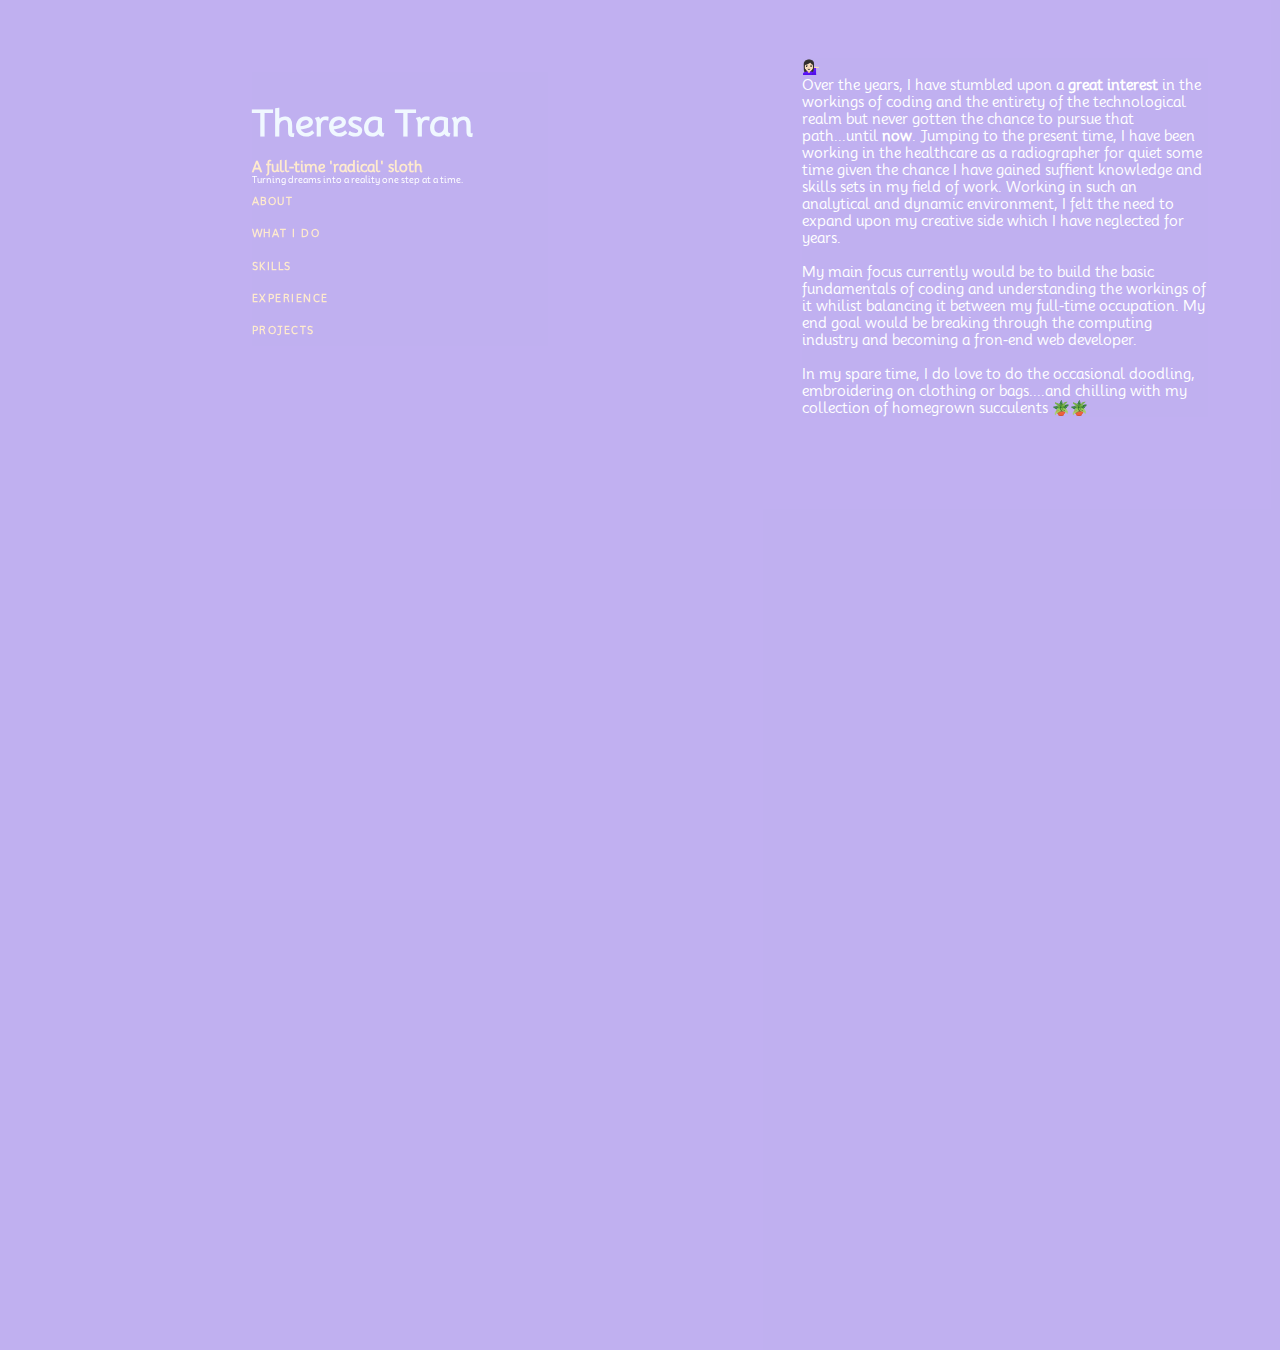
==== index.html @ f374690a "hover interaction for side navbar" ====
<!DOCTYPE html>
<html lang="en">
<head>
  <meta charset="UTF-8">
  <meta name="viewport" content="width=device-width, initial-scale=1.0">
  <title>Theresa Tran</title>

  <!--adding icons to webpage-->
  <link href='https://unpkg.com/boxicons@2.1.4/css/boxicons.min.css' rel='stylesheet'>
  
  <link href="https://cdn.jsdelivr.net/npm/bootstrap@5.3.2/dist/css/bootstrap.min.css" rel="stylesheet" integrity="sha384-T3c6CoIi6uLrA9TneNEoa7RxnatzjcDSCmG1MXxSR1GAsXEV/Dwwykc2MPK8M2HN" crossorigin="anonymous">
 
  <!--css link below-->

  <link rel="stylesheet" href="css/style.css">
</head>



<body>
  <!--main header insert below-->
  <header class="sticky-wrapped">
    <div class="sticky-sidebar">
      <h1><a href="#" class="title-name">Theresa Tran</a></h1> 
      <h2>A full-time 'radical' sloth </h2>
      <p>Turning dreams into a reality one step at a time.</p>
   

   <!--navigation sidebar--> 
      <nav class="nav-hidden" >
        <ul class="nav-list">
          <li>
            <a href="#main-content-container" class="about">About</a><br>
            <a href="#whatido" class="interest">What I Do</a><br>
            <a href="#skills" class="skills">Skills</a><br>
            <a href="#experience" class="experience">Experience</a><br>
            <a href="#projects" class="projects">Projects</a><br>   
          </li>
        </ul>
      </nav>
     </div>
    <div class="main-content">
        <h2 id="main-content-container">💁🏻‍♀️</h2>
      <p>
        Over the years, I have stumbled upon a <strong>great interest</strong> in the workings of coding and the entirety of the technological realm but never gotten the chance to pursue that path...until <strong>now</strong>.
        Jumping to the present time, I have been working in the healthcare as a radiographer for quiet some time given the chance I have gained suffient knowledge and skills sets in my field of work. 
        Working in such an analytical and dynamic environment, I felt the need to expand upon my creative side which I have neglected for years.
        <br>
        <br>
        My main focus currently would be to build the basic fundamentals of coding and understanding the workings of it whilist balancing it between my full-time occupation.
        My end goal would be breaking through the computing industry and becoming a fron-end web developer.
        <br>
        <br>
        In my spare time, I do love to do the occasional doodling, embroidering on clothing or bags....and chilling with my collection of homegrown succulents 🪴🪴
      </p>

    

    </div>

  </header>
</body>
</html>
---- css/style.css ----
@import url('https://fonts.googleapis.com/css2?family=Mooli&display=swap');

 /*main webpage */
 * {
    margin: 0;
    padding: 0;
    box-sizing: border-box;
    text-decoration: none;
    border: none;
    scroll-behavior: smooth;
    font-family: 'Mooli', sans-serif;
    background-color: rgb(192, 176, 240);
    
    
 }

 html {
    font-size: 90%;
    overflow-x: hidden;
    background-color: rgb(192, 176, 240); 
}

body {
    color:rgb(255, 255, 255);
}

/*sticky sidebar and main content */
@media (min-width: 1024px);

.sticky-wrapped,
.sticky-sidebar 
{
    padding-left: 20vh;
   
}

.sticky-sidebar h1  {
    font-size: 2.5rem;
    font-weight:bolder;
    padding-bottom: 2rem;
    padding-top: 2rem;
}

.sticky-sidebar h1 a:link, a:visited {
    text-decoration: none;
    color: aliceblue;
} 


h2 {
    font-size: 1rem;
    font-weight: bold;
    margin-top: -1rem;
    color: blanchedalmond;
}

.sticky-sidebar p {
    font-size: 0.6rem;
}


.sticky-wrapped {
    display: flex;
    justify-content: space-between;
}

.sticky-sidebar,
.main-content {
    padding: 5rem;
    background-color: rgba(192, 176, 240, 0.832);
}

.main-content {
    width: 50%;
    height: 150vh;
    
}


.sticky-sidebar {
    width: 40%;
    height: 100vh;
    position: -webkit-sticky;
    position: sticky;
    top: 0;
    
}


/*navigation sidebar */

.sticky-sidebar .nav-hidden {
    display: block;
}

.nav-hidden, ul, li {
    list-style-type: none;
    margin: 0;
    padding: 0;
    line-height: 2.1;
}


.sticky-sidebar .nav-list a:link, a:visited {
    text-transform: uppercase;
    font-size: 0.7rem;
    letter-spacing: 0.1rem;
    text-decoration: none;
    font-weight: bold;
}

.sticky-sidebar .nav-hidden .nav-list a {
    background-image: linear-gradient(
        to right,
        #6df5ff,
        rgb(158, 242, 248) 50%,
        blanchedalmond 50%
      );
    background-size: 200% 100%;
    background-position: -100%;
    display: inline-block;
    padding: 5px 0;
    position: relative;
    -webkit-background-clip: text;
    -webkit-text-fill-color: transparent;
    transition: all 0.3s ease-in-out; 
}


.sticky-sidebar .nav-list .about:before {
    content:'';
    text-align:center; 
    background: #6df5ff;
    display: block;
    position: absolute;
    bottom: -1px;
    left: 0;
    width: 0;
    height: 1.5px;
    transition: all 0.3s ease-in-out;  
}

.sticky-sidebar .nav-list .about:hover {
    color:aquamarine;
    background-position: 0;
}

.sticky-sidebar .nav-list .about:hover::before {
    width: 100%;
}


.sticky-sidebar .nav-list .interest:before {
    content:'';
    text-align:center; 
    background: #6df5ff;
    display: block;
    position: absolute;
    bottom: -1px;
    left: 0;
    width: 0;
    height: 1.5px;
    transition: all 0.3s ease-in-out;  
}

.sticky-sidebar .nav-list .interest:hover {
    color:aquamarine;
    background-position: 0;
}

.sticky-sidebar .nav-list .interest:hover::before {
    width: 100%;
}


.sticky-sidebar .nav-list .skills:before {
    content:'';
    text-align:center; 
    background: #6df5ff;
    display: block;
    position: absolute;
    bottom: -1px;
    left: 0;
    width: 0;
    height: 1.5px;
    transition: all 0.3s ease-in-out;  
}

.sticky-sidebar .nav-list .skills:hover {
    color:aquamarine;
    background-position: 0;
}

.sticky-sidebar .nav-list .skills:hover::before {
    width: 100%;
}

.sticky-sidebar .nav-list .experience:before {
    content:'';
    text-align:center; 
    background: #6df5ff;
    display: block;
    position: absolute;
    bottom: -1px;
    left: 0;
    width: 0;
    height: 1.5px;
    transition: all 0.3s ease-in-out;  
}

.sticky-sidebar .nav-list .experience:hover {
    color:aquamarine;
    background-position: 0;
}

.sticky-sidebar .nav-list .experience:hover::before {
    width: 100%;
}


.sticky-sidebar .nav-list .projects:before {
    content:'';
    text-align:center; 
    background: #6df5ff;
    display: block;
    position: absolute;
    bottom: -1px;
    left: 0;
    width: 0;
    height: 1.5px;
    transition: all 0.3s ease-in-out;  
}

.sticky-sidebar .nav-list .projects:hover {
    color:aquamarine;
    background-position: 0;
}

.sticky-sidebar .nav-list .projects:hover::before {
    width: 100%;
}
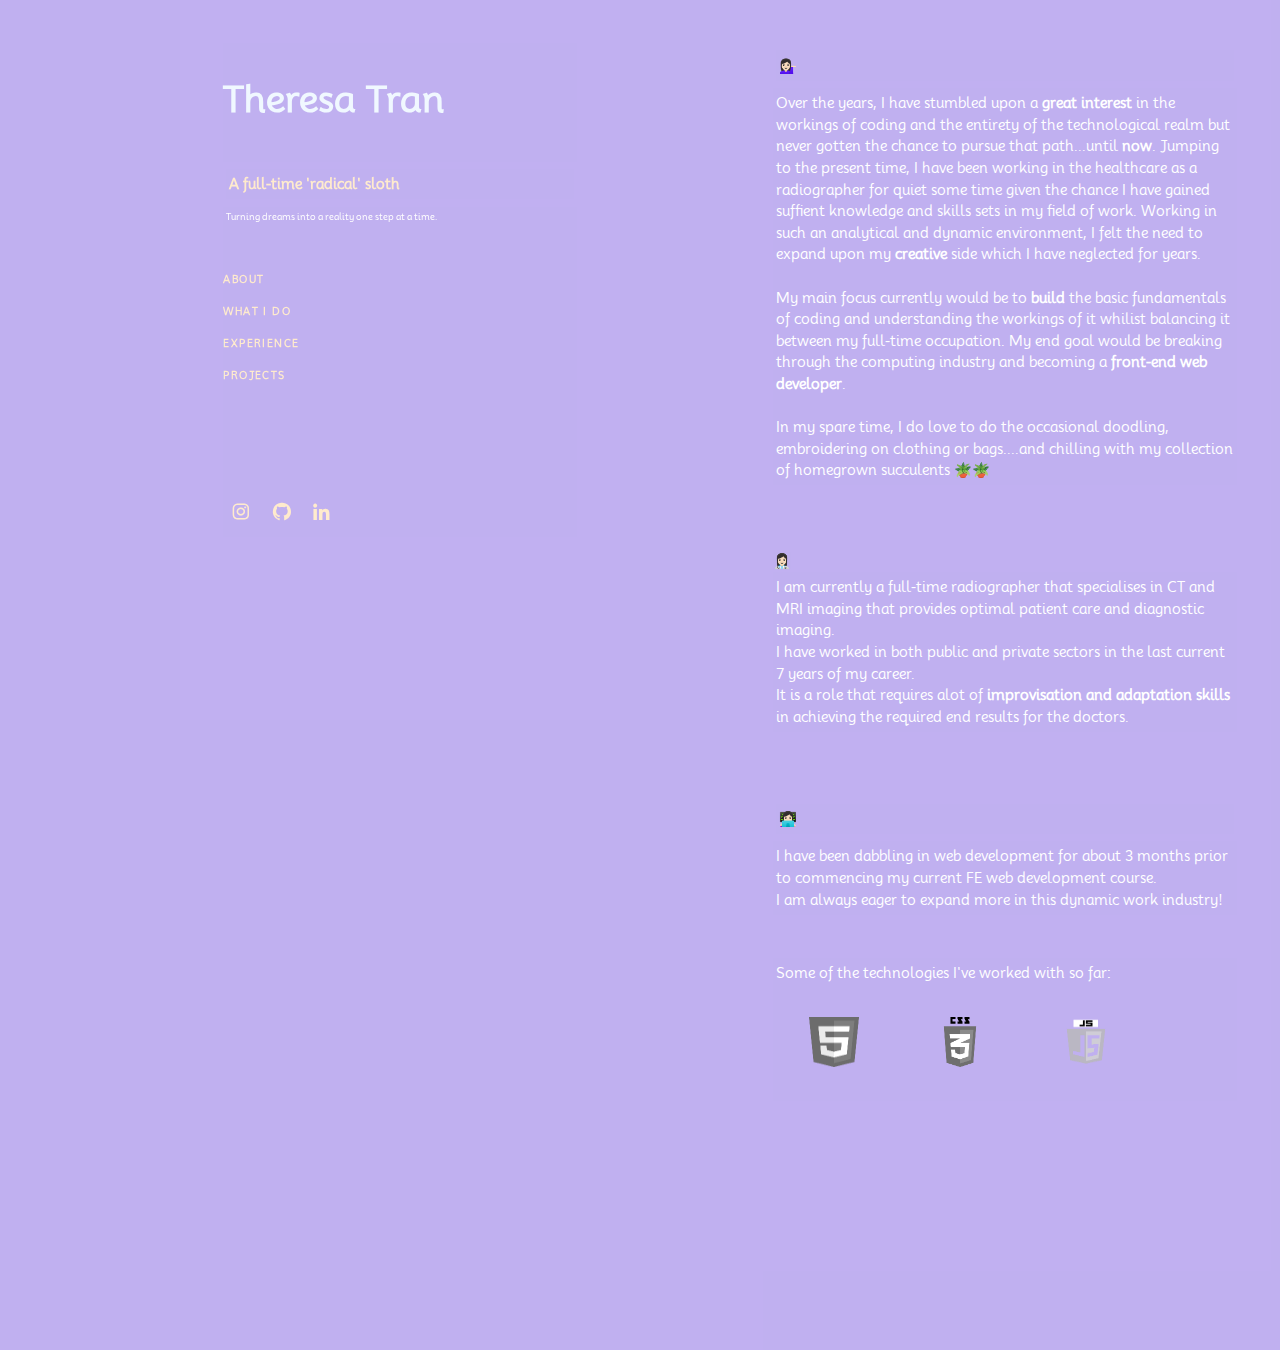
==== commit aa6cf8d2: "input info experience section and imgs" ====
--- a/index.html
+++ b/index.html
@@ -6,9 +6,9 @@
   <title>Theresa Tran</title>
 
   <!--adding icons to webpage-->
+  
   <link href='https://unpkg.com/boxicons@2.1.4/css/boxicons.min.css' rel='stylesheet'>
   
-  <link href="https://cdn.jsdelivr.net/npm/bootstrap@5.3.2/dist/css/bootstrap.min.css" rel="stylesheet" integrity="sha384-T3c6CoIi6uLrA9TneNEoa7RxnatzjcDSCmG1MXxSR1GAsXEV/Dwwykc2MPK8M2HN" crossorigin="anonymous">
  
   <!--css link below-->
 
@@ -19,7 +19,7 @@
 
 <body>
   <!--main header insert below-->
-  <header class="sticky-wrapped">
+  <section class="sticky-wrapped">
     <div class="sticky-sidebar">
       <h1><a href="#" class="title-name">Theresa Tran</a></h1> 
       <h2>A full-time 'radical' sloth </h2>
@@ -30,34 +30,62 @@
       <nav class="nav-hidden" >
         <ul class="nav-list">
           <li>
-            <a href="#main-content-container" class="about">About</a><br>
-            <a href="#whatido" class="interest">What I Do</a><br>
-            <a href="#skills" class="skills">Skills</a><br>
-            <a href="#experience" class="experience">Experience</a><br>
+            <a href="#aboutme" class="about">About</a><br>
+            <a href="#current-work" class="interest">What I Do</a><br>
+            <a href="#experience-list" class="experience">Experience</a><br>
             <a href="#projects" class="projects">Projects</a><br>   
           </li>
         </ul>
       </nav>
+        <div class="social-media">
+          <a href="#"><i class='bx bxl-instagram'></i></a>
+          <a href="#"><i class='bx bxl-github'></i></a>
+          <a href="#"><i class='bx bxl-linkedin'></i></a>
+        </div>
+
      </div>
+     
+     
     <div class="main-content">
-        <h2 id="main-content-container">💁🏻‍♀️</h2>
-      <p>
-        Over the years, I have stumbled upon a <strong>great interest</strong> in the workings of coding and the entirety of the technological realm but never gotten the chance to pursue that path...until <strong>now</strong>.
-        Jumping to the present time, I have been working in the healthcare as a radiographer for quiet some time given the chance I have gained suffient knowledge and skills sets in my field of work. 
-        Working in such an analytical and dynamic environment, I felt the need to expand upon my creative side which I have neglected for years.
-        <br>
-        <br>
-        My main focus currently would be to build the basic fundamentals of coding and understanding the workings of it whilist balancing it between my full-time occupation.
-        My end goal would be breaking through the computing industry and becoming a fron-end web developer.
-        <br>
-        <br>
-        In my spare time, I do love to do the occasional doodling, embroidering on clothing or bags....and chilling with my collection of homegrown succulents 🪴🪴
-      </p>
-
-    
-
+        <h2 id="aboutme">💁🏻‍♀️</h2>
+          <p>
+            Over the years, I have stumbled upon a <strong>great interest</strong> in the workings of coding and the entirety of the technological realm but never gotten the chance to pursue that path...until <strong>now</strong>.
+            Jumping to the present time, I have been working in the healthcare as a radiographer for quiet some time given the chance I have gained suffient knowledge and skills sets in my field of work. 
+            Working in such an analytical and dynamic environment, I felt the need to expand upon my <strong>creative</strong> side which I have neglected for years.
+            <br>
+            <br>
+            My main focus currently would be to <strong>build</strong> the basic fundamentals of coding and understanding the workings of it whilist balancing it between my full-time occupation.
+            My end goal would be breaking through the computing industry and becoming a <strong>front-end web developer</strong>.
+            <br>
+            <br>
+            In my spare time, I do love to do the occasional doodling, embroidering on clothing or bags....and chilling with my collection of homegrown succulents 🪴🪴
+          </p>
+        <br><br><br>
+        <h2= id="current-work">👩🏻‍⚕️</h2>
+          <p>
+            I am currently a full-time radiographer that specialises in CT and MRI imaging that provides optimal patient care and diagnostic imaging.<br>
+            I have worked in both public and private sectors in the last current 7 years of my career.<br>
+            It is a role that requires alot of <strong>improvisation and adaptation skills</strong> in achieving the required end results for the doctors.<br>
+          </p>
+          <br><br><br>
+        <h2 id="experience-list">👩🏻‍💻</h2>
+          <p>
+            I have been dabbling in web development for about 3 months prior to commencing my current FE web development course.<br>
+            I am always eager to expand more in this dynamic work industry!<br>
+          </p>
+          <br><br>
+          <p>
+            Some of the technologies I've worked with so far:
+          </p>
+          <div class="skills-icon">
+            <img class="img-respond" src="images/html-icon.png" id="html">
+            <img class="img-respond" src="images/css-icon.png" id="css">
+            <img class="img-respond" src="images/js-icon.png" id="js">
+          </div>
     </div>
 
-  </header>
+
+
+  </section>
 </body>
 </html>--- a/css/style.css
+++ b/css/style.css
@@ -37,7 +37,7 @@
 .sticky-sidebar h1  {
     font-size: 2.5rem;
     font-weight:bolder;
-    padding-bottom: 2rem;
+    padding-bottom: 2.5rem;
     padding-top: 2rem;
 }
 
@@ -50,8 +50,12 @@
 h2 {
     font-size: 1rem;
     font-weight: bold;
-    margin-top: -1rem;
+    margin: 0.5rem 0.2rem;
     color: blanchedalmond;
+}
+
+h2, p {
+    padding: 0.3rem 0.2rem;
 }
 
 .sticky-sidebar p {
@@ -66,20 +70,21 @@
 
 .sticky-sidebar,
 .main-content {
-    padding: 5rem;
+    padding: 3rem;
     background-color: rgba(192, 176, 240, 0.832);
+    line-height: 1.5;
+    justify-content:right;
 }
 
 .main-content {
     width: 50%;
     height: 150vh;
-    
 }
 
 
 .sticky-sidebar {
     width: 40%;
-    height: 100vh;
+    height: 80vh;
     position: -webkit-sticky;
     position: sticky;
     top: 0;
@@ -91,22 +96,43 @@
 
 .sticky-sidebar .nav-hidden {
     display: block;
+    padding-top: 2rem; 
 }
 
 .nav-hidden, ul, li {
     list-style-type: none;
     margin: 0;
-    padding: 0;
+    padding: 0.2rem 0;
     line-height: 2.1;
 }
 
-
+/*social-media icon insert*/
+
+.sticky-sidebar .social-media a {
+    display: inline-flex;
+    align-items: center;
+    justify-content: center;
+    padding-top: 6rem;
+    background: transparent;
+    color: blanchedalmond;
+    margin: 1rem .8rem;
+    font-size: 1.5rem;
+    margin: 1rem 0.5rem; 
+    transition: 0.6s ease-in-out;
+ }
+
+ .sticky-sidebar .social-media a:hover {
+    color:#6df5ff;
+ }
+
+ 
 .sticky-sidebar .nav-list a:link, a:visited {
     text-transform: uppercase;
     font-size: 0.7rem;
     letter-spacing: 0.1rem;
     text-decoration: none;
     font-weight: bold;
+
 }
 
 .sticky-sidebar .nav-hidden .nav-list a {
@@ -172,29 +198,6 @@
     width: 100%;
 }
 
-
-.sticky-sidebar .nav-list .skills:before {
-    content:'';
-    text-align:center; 
-    background: #6df5ff;
-    display: block;
-    position: absolute;
-    bottom: -1px;
-    left: 0;
-    width: 0;
-    height: 1.5px;
-    transition: all 0.3s ease-in-out;  
-}
-
-.sticky-sidebar .nav-list .skills:hover {
-    color:aquamarine;
-    background-position: 0;
-}
-
-.sticky-sidebar .nav-list .skills:hover::before {
-    width: 100%;
-}
-
 .sticky-sidebar .nav-list .experience:before {
     content:'';
     text-align:center; 
@@ -240,5 +243,20 @@
     width: 100%;
 }
 
-
-
+/*experience list icons*/
+
+.experience-list .skills-icon {
+    height: 50px;
+    width: 50px;
+}
+
+
+.experience-list .skills-icon, img {
+    display: inline-flex;
+    margin: 2rem 2.5rem;
+    height: 50px;
+    width:50px;
+    filter: grayscale(100%);
+    background: transparent;
+    transition: all 0.3s ease-in-out;
+}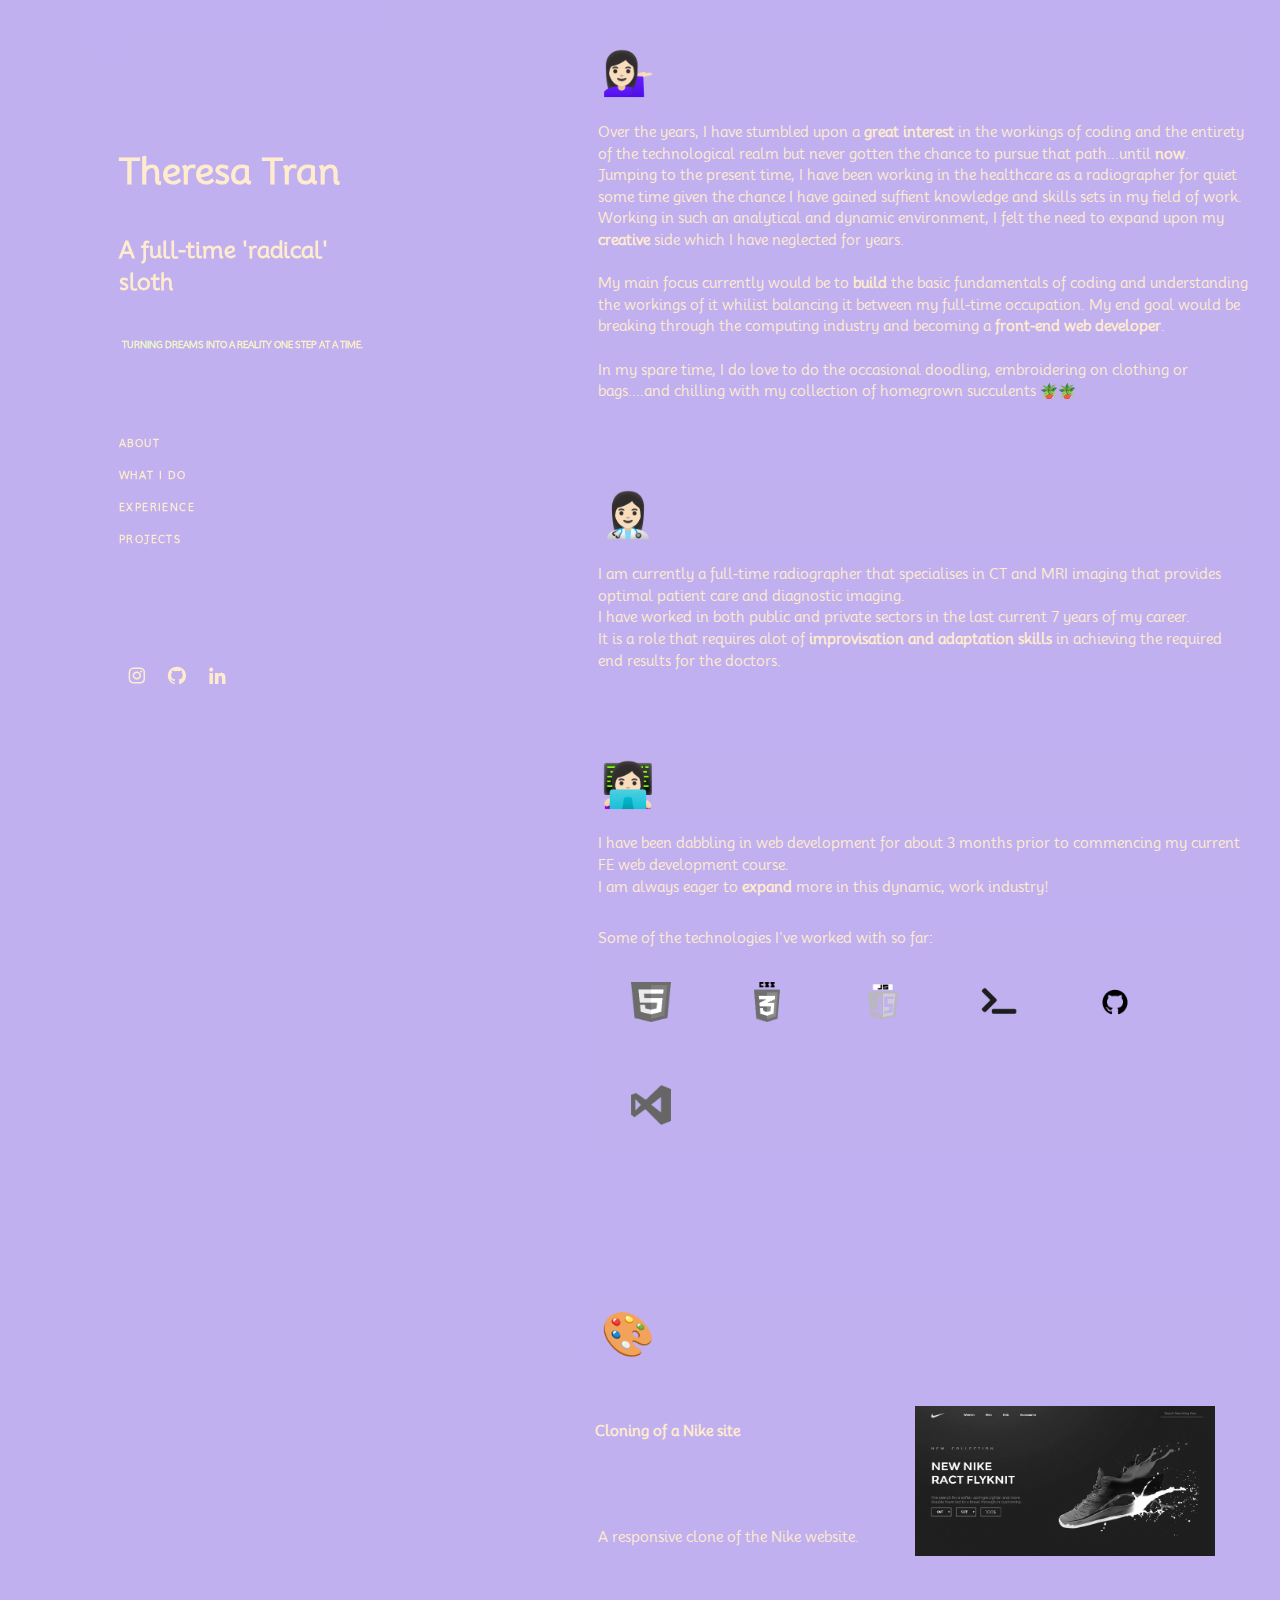
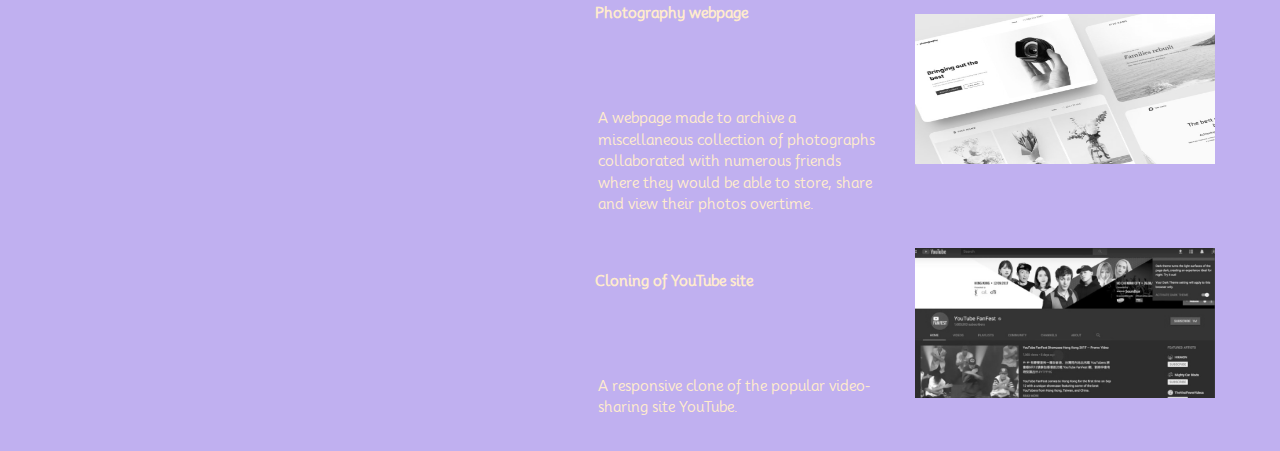
==== commit a16bb3f0: "added more sections" ====
--- a/index.html
+++ b/index.html
@@ -22,7 +22,7 @@
   <section class="sticky-wrapped">
     <div class="sticky-sidebar">
       <h1><a href="#" class="title-name">Theresa Tran</a></h1> 
-      <h2>A full-time 'radical' sloth </h2>
+      <h3>A full-time 'radical' sloth </h3>
       <p>Turning dreams into a reality one step at a time.</p>
    
 
@@ -61,7 +61,7 @@
             In my spare time, I do love to do the occasional doodling, embroidering on clothing or bags....and chilling with my collection of homegrown succulents 🪴🪴
           </p>
         <br><br><br>
-        <h2= id="current-work">👩🏻‍⚕️</h2>
+        <h2 id="current-work">👩🏻‍⚕️</h2>
           <p>
             I am currently a full-time radiographer that specialises in CT and MRI imaging that provides optimal patient care and diagnostic imaging.<br>
             I have worked in both public and private sectors in the last current 7 years of my career.<br>
@@ -71,9 +71,9 @@
         <h2 id="experience-list">👩🏻‍💻</h2>
           <p>
             I have been dabbling in web development for about 3 months prior to commencing my current FE web development course.<br>
-            I am always eager to expand more in this dynamic work industry!<br>
+            I am always eager to <strong>expand</strong> more in this dynamic, work industry!<br>
           </p>
-          <br><br>
+          <br>
           <p>
             Some of the technologies I've worked with so far:
           </p>
@@ -81,10 +81,28 @@
             <img class="img-respond" src="images/html-icon.png" id="html">
             <img class="img-respond" src="images/css-icon.png" id="css">
             <img class="img-respond" src="images/js-icon.png" id="js">
+            <img class="img-respond" src="images/cli-icon.png" id="cli">
+            <img class="img-respond" src="images/github-icon.png" id="github">
+            <img class="img-respond" src="images/vsc-icon.png" id="vs-code">
           </div>
+          <br><br>
+          <br><br>
+      <div class="project-icons">
+        <h2 id="projects">🎨</h2>
+                <img class="img-project" src="images/nike.jpg" id="nike">
+                  <h4>Cloning of a Nike site</h4>
+                    <p>A responsive clone of the Nike website.</p>
+                <img class="img-project" src="images/photography.jpg" id="photography">
+                  <h4>Photography webpage</h4>
+                    <p>A webpage made to archive a miscellaneous collection of photographs collaborated with numerous friends where they would be able to store, share and view their photos overtime.</p>
+                <img class="img-project" src="images/youtube.jpg" id="youtube">
+                  <h4>Cloning of YouTube site</h4>
+                    <p>A responsive clone of the popular video-sharing site YouTube.</p>
+      </div>          
+      
     </div>
 
-
+      
 
   </section>
 </body>
--- a/css/style.css
+++ b/css/style.css
@@ -21,7 +21,7 @@
 }
 
 body {
-    color:rgb(255, 255, 255);
+    color:blanchedalmond;
 }
 
 /*sticky sidebar and main content */
@@ -30,7 +30,7 @@
 .sticky-wrapped,
 .sticky-sidebar 
 {
-    padding-left: 20vh;
+    padding-left: 10vh;
    
 }
 
@@ -38,22 +38,53 @@
     font-size: 2.5rem;
     font-weight:bolder;
     padding-bottom: 2.5rem;
-    padding-top: 2rem;
+    padding-top: 8rem;
+    width: 300px;
 }
 
 .sticky-sidebar h1 a:link, a:visited {
     text-decoration: none;
-    color: aliceblue;
+    color: blanchedalmond;
 } 
 
+.sticky-sidebar p {
+    margin: 2.5rem 0rem;
+    background: linear-gradient(to right, aquamarine, pink, springgreen);
+    background-size: 100% 100%;
+    background-clip: text;
+    -webkit-background-clip:text;
+    animation: rainbow 2s ease-in-out infinite;
+    color:blanchedalmond;
+    font-size: 1.2rem;
+    width: 50rem;
+    display: block;
+    text-align:left;
+    transition: color .2s ease-in-out;
+    text-transform:uppercase;
+    font-weight: 600;
+}
+
+.sticky-sidebar p:hover {
+    color:rgba(0,0,0,0);
+}
+@keyframes rainbow { 
+  0%{background-position:left}
+  50%{background-position:right}
+  100%{background-position:left}
+}
 
 h2 {
-    font-size: 1rem;
+    font-size: 3rem;
     font-weight: bold;
     margin: 0.5rem 0.2rem;
     color: blanchedalmond;
 }
 
+h3 {
+    font-size: 1.5rem;
+    color:blanchedalmond;
+}
+
 h2, p {
     padding: 0.3rem 0.2rem;
 }
@@ -70,21 +101,21 @@
 
 .sticky-sidebar,
 .main-content {
-    padding: 3rem;
+    padding: 2rem;
     background-color: rgba(192, 176, 240, 0.832);
     line-height: 1.5;
     justify-content:right;
 }
 
 .main-content {
-    width: 50%;
+    width: 60%;
     height: 150vh;
 }
 
 
 .sticky-sidebar {
-    width: 40%;
-    height: 80vh;
+    width: 25%;
+    height: 2vh;
     position: -webkit-sticky;
     position: sticky;
     top: 0;
@@ -245,18 +276,33 @@
 
 /*experience list icons*/
 
-.experience-list .skills-icon {
-    height: 50px;
-    width: 50px;
-}
-
-
-.experience-list .skills-icon, img {
+#experience-list .skills-icon, img {
     display: inline-flex;
     margin: 2rem 2.5rem;
-    height: 50px;
-    width:50px;
+    height: 40px;
+    width:40px;
     filter: grayscale(100%);
     background: transparent;
-    transition: all 0.3s ease-in-out;
+    transition: filter 0.3s;
+}
+
+
+#experience-list .skills-icon, img:hover {
+    filter: grayscale(0%);
+}
+
+
+/* Project list*/
+
+
+.project-icons .img-project {
+    height: 150px;
+    width:300px;
+    float:right;   
+}
+
+
+.project-icons, h4  {
+    margin: 3.5rem 0;
+    padding-bottom: 2rem;  
 }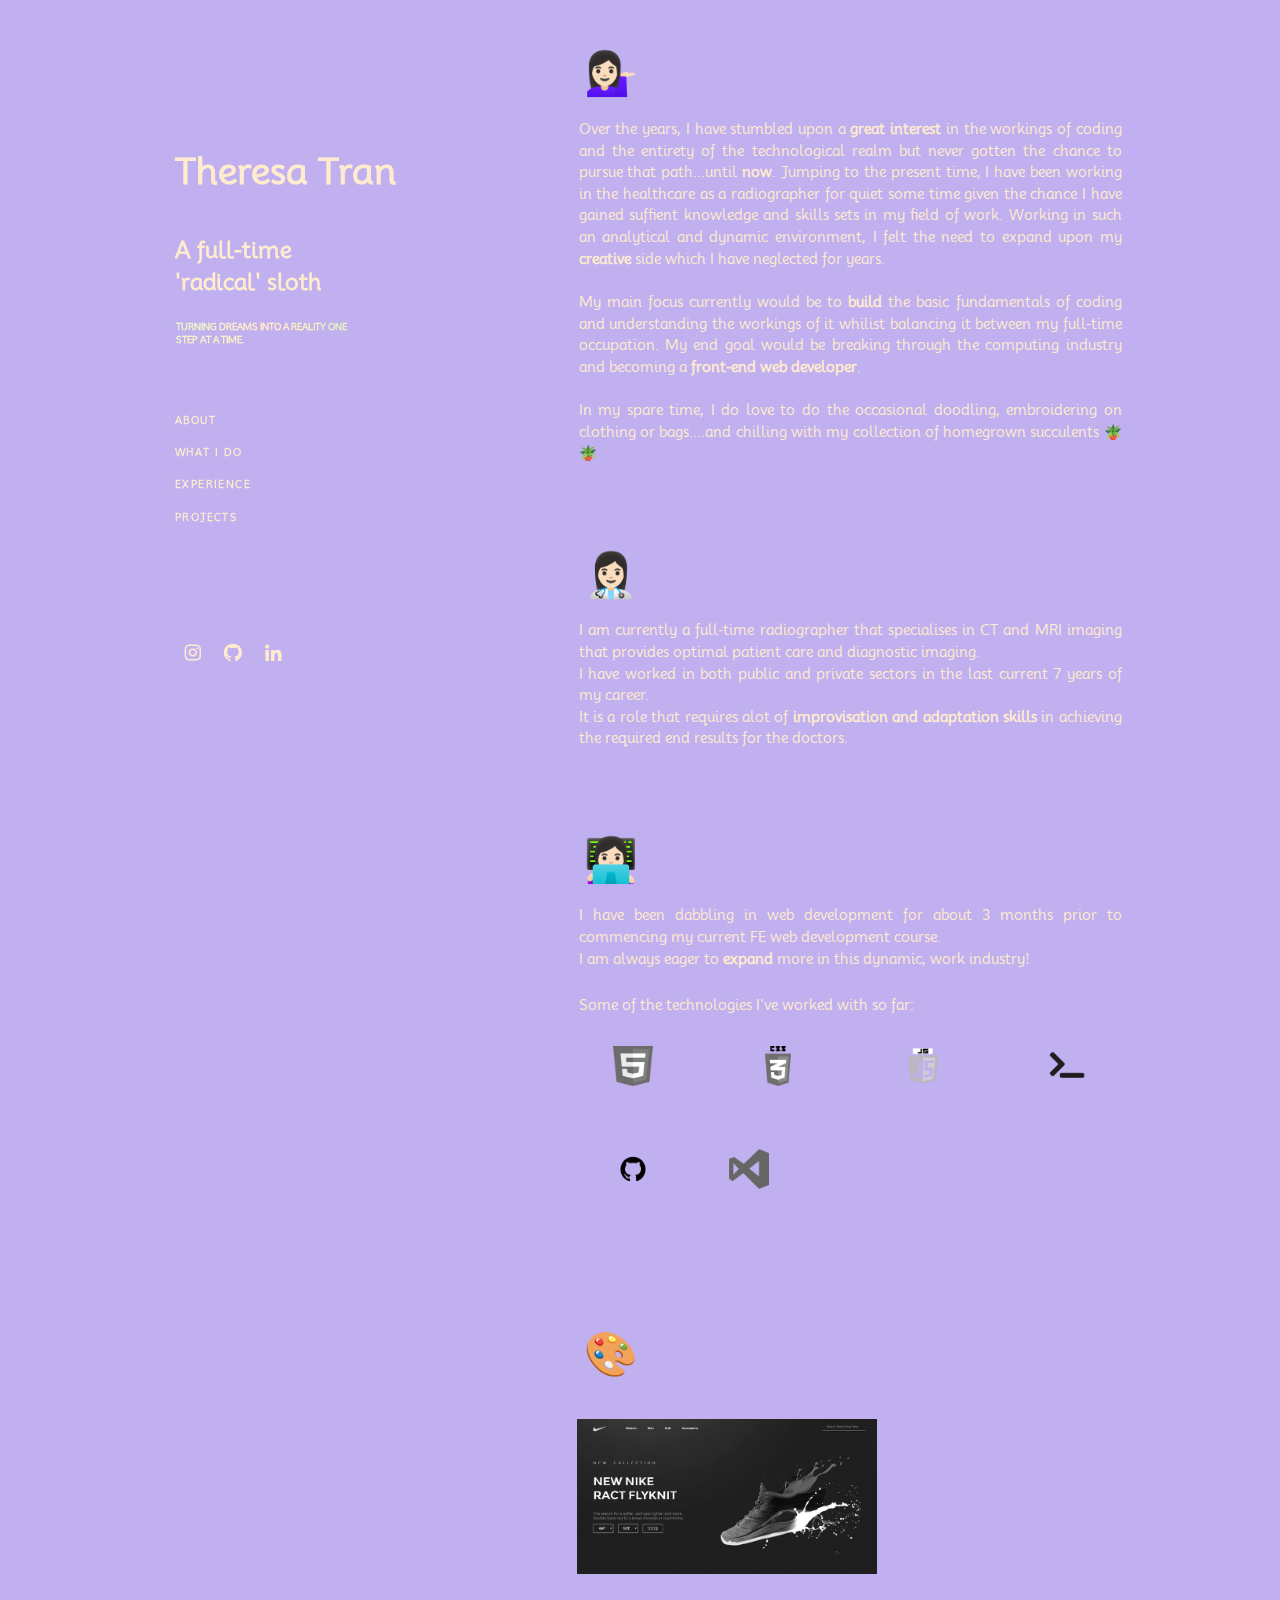
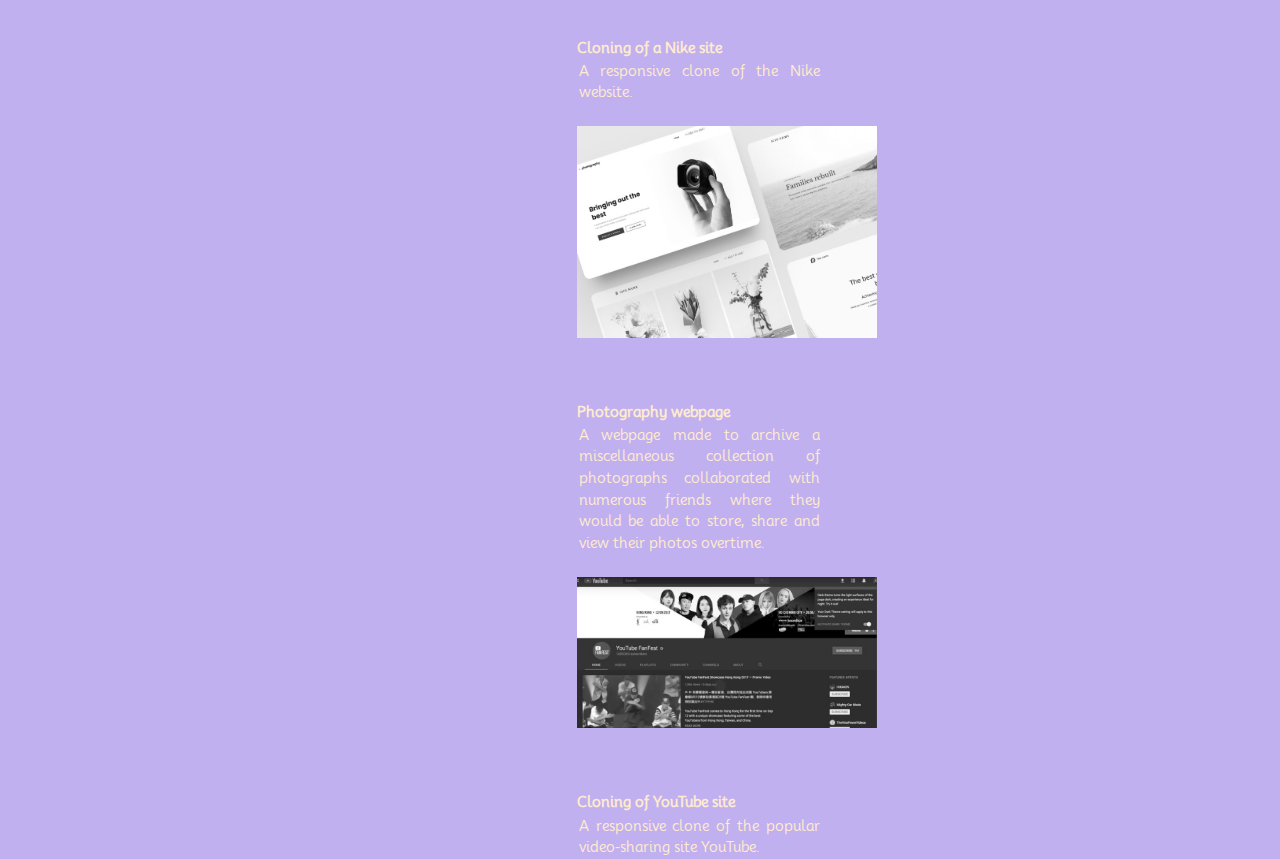
==== commit 1e444b7e: "adjusting screen size" ====
--- a/index.html
+++ b/index.html
@@ -2,7 +2,7 @@
 <html lang="en">
 <head>
   <meta charset="UTF-8">
-  <meta name="viewport" content="width=device-width, initial-scale=1.0">
+  <meta name="viewport" content="width=device-width, height=device-height,initial-scale=1.0">
   <title>Theresa Tran</title>
 
   <!--adding icons to webpage-->
@@ -38,9 +38,9 @@
         </ul>
       </nav>
         <div class="social-media">
-          <a href="#"><i class='bx bxl-instagram'></i></a>
-          <a href="#"><i class='bx bxl-github'></i></a>
-          <a href="#"><i class='bx bxl-linkedin'></i></a>
+          <a href="https://instagram.com/tezzybearo" target="_blank"><i class='bx bxl-instagram'></i></a>
+          <a href="https://github.com/narttheresa" target="_blank"><i class='bx bxl-github'></i></a>
+          <a href="https://www.linkedin.com/in/theresa-tran-832a96157" target="_blank"><i class='bx bxl-linkedin'></i></a>
         </div>
 
      </div>
@@ -87,18 +87,24 @@
           </div>
           <br><br>
           <br><br>
-      <div class="project-icons">
         <h2 id="projects">🎨</h2>
-                <img class="img-project" src="images/nike.jpg" id="nike">
-                  <h4>Cloning of a Nike site</h4>
-                    <p>A responsive clone of the Nike website.</p>
-                <img class="img-project" src="images/photography.jpg" id="photography">
-                  <h4>Photography webpage</h4>
-                    <p>A webpage made to archive a miscellaneous collection of photographs collaborated with numerous friends where they would be able to store, share and view their photos overtime.</p>
-                <img class="img-project" src="images/youtube.jpg" id="youtube">
-                  <h4>Cloning of YouTube site</h4>
-                    <p>A responsive clone of the popular video-sharing site YouTube.</p>
-      </div>          
+        <div class="project-icons">
+            <img class="img-project" src="images/nike.jpg" id="nike">
+            <div class="text-box">
+              <h4>Cloning of a Nike site</h4>
+              <p>A responsive clone of the Nike website.</p>
+            </div>  
+            <img class="img-project" src="images/photography.jpg" id="photography">
+            <div class="text-box">
+              <h4>Photography webpage</h4>
+              <p>A webpage made to archive a miscellaneous collection of photographs collaborated with numerous friends where they would be able to store, share and view their photos overtime.</p>
+            </div>
+              <img class="img-project" src="images/youtube.jpg" id="youtube">
+              <div class="text-box">
+                <h4>Cloning of YouTube site</h4>
+                <p>A responsive clone of the popular video-sharing site YouTube.</p> 
+              </div>
+        </div>          
       
     </div>
 
--- a/css/style.css
+++ b/css/style.css
@@ -9,9 +9,7 @@
     border: none;
     scroll-behavior: smooth;
     font-family: 'Mooli', sans-serif;
-    background-color: rgb(192, 176, 240);
-    
-    
+    background-color: rgb(192, 176, 240); 
  }
 
  html {
@@ -24,13 +22,36 @@
     color:blanchedalmond;
 }
 
+/* styles for desktop devices */
+@media only screen and (min-width: 992px) {
+    body {
+      width: 80%;
+      margin: auto;
+    }
+  }
+  
+  /* styles for tablet devices */
+  @media only screen and (min-width: 768px) and (max-width: 991px) {
+    body {
+      width: 90%;
+      margin: auto;
+    }
+  }
+  
+  /* styles for mobile devices */
+  @media only screen and (max-width: 767px) {
+    body {
+      width: 100%;
+      margin: 0;
+    }
+  }
 /*sticky sidebar and main content */
-@media (min-width: 1024px);
+
 
 .sticky-wrapped,
 .sticky-sidebar 
 {
-    padding-left: 10vh;
+    padding-left: 2vh;
    
 }
 
@@ -48,20 +69,18 @@
 } 
 
 .sticky-sidebar p {
-    margin: 2.5rem 0rem;
+    margin: 1.5rem 0rem;
     background: linear-gradient(to right, aquamarine, pink, springgreen);
     background-size: 100% 100%;
-    background-clip: text;
     -webkit-background-clip:text;
-    animation: rainbow 2s ease-in-out infinite;
+    animation: rainbow 2s ease-in-out ;
     color:blanchedalmond;
-    font-size: 1.2rem;
-    width: 50rem;
+    max-width: 50rem;
     display: block;
     text-align:left;
     transition: color .2s ease-in-out;
     text-transform:uppercase;
-    font-weight: 600;
+    font-weight: 800;
 }
 
 .sticky-sidebar p:hover {
@@ -86,7 +105,7 @@
 }
 
 h2, p {
-    padding: 0.3rem 0.2rem;
+    padding: 0.1em 0.1em;
 }
 
 .sticky-sidebar p {
@@ -110,13 +129,14 @@
 .main-content {
     width: 60%;
     height: 150vh;
+    text-align: justify;
 }
 
 
 .sticky-sidebar {
     width: 25%;
     height: 2vh;
-    position: -webkit-sticky;
+   
     position: sticky;
     top: 0;
     
@@ -276,7 +296,7 @@
 
 /*experience list icons*/
 
-#experience-list .skills-icon, img {
+.skills-icon .img-respond {
     display: inline-flex;
     margin: 2rem 2.5rem;
     height: 40px;
@@ -287,7 +307,7 @@
 }
 
 
-#experience-list .skills-icon, img:hover {
+.skills-icon .img-respond:hover {
     filter: grayscale(0%);
 }
 
@@ -296,13 +316,28 @@
 
 
 .project-icons .img-project {
-    height: 150px;
-    width:300px;
-    float:right;   
-}
-
-
-.project-icons, h4  {
-    margin: 3.5rem 0;
-    padding-bottom: 2rem;  
+    display: inline;
+    position:relative;
+    max-width: 300px;
+    padding-top: 1.5rem;
+    padding-bottom: 2rem;
+    filter: grayscale(100%);
+    background: transparent;
+    transition: filter 0.3s;
+}
+
+.project-icons .img-project:hover {
+    filter: grayscale(0%);
+}
+
+.text-box {
+    float:left;
+    width: 50%;
+    padding-top: 2rem;
+    padding-right: 2rem;
+  
+}
+
+.text-box h4 {
+
 }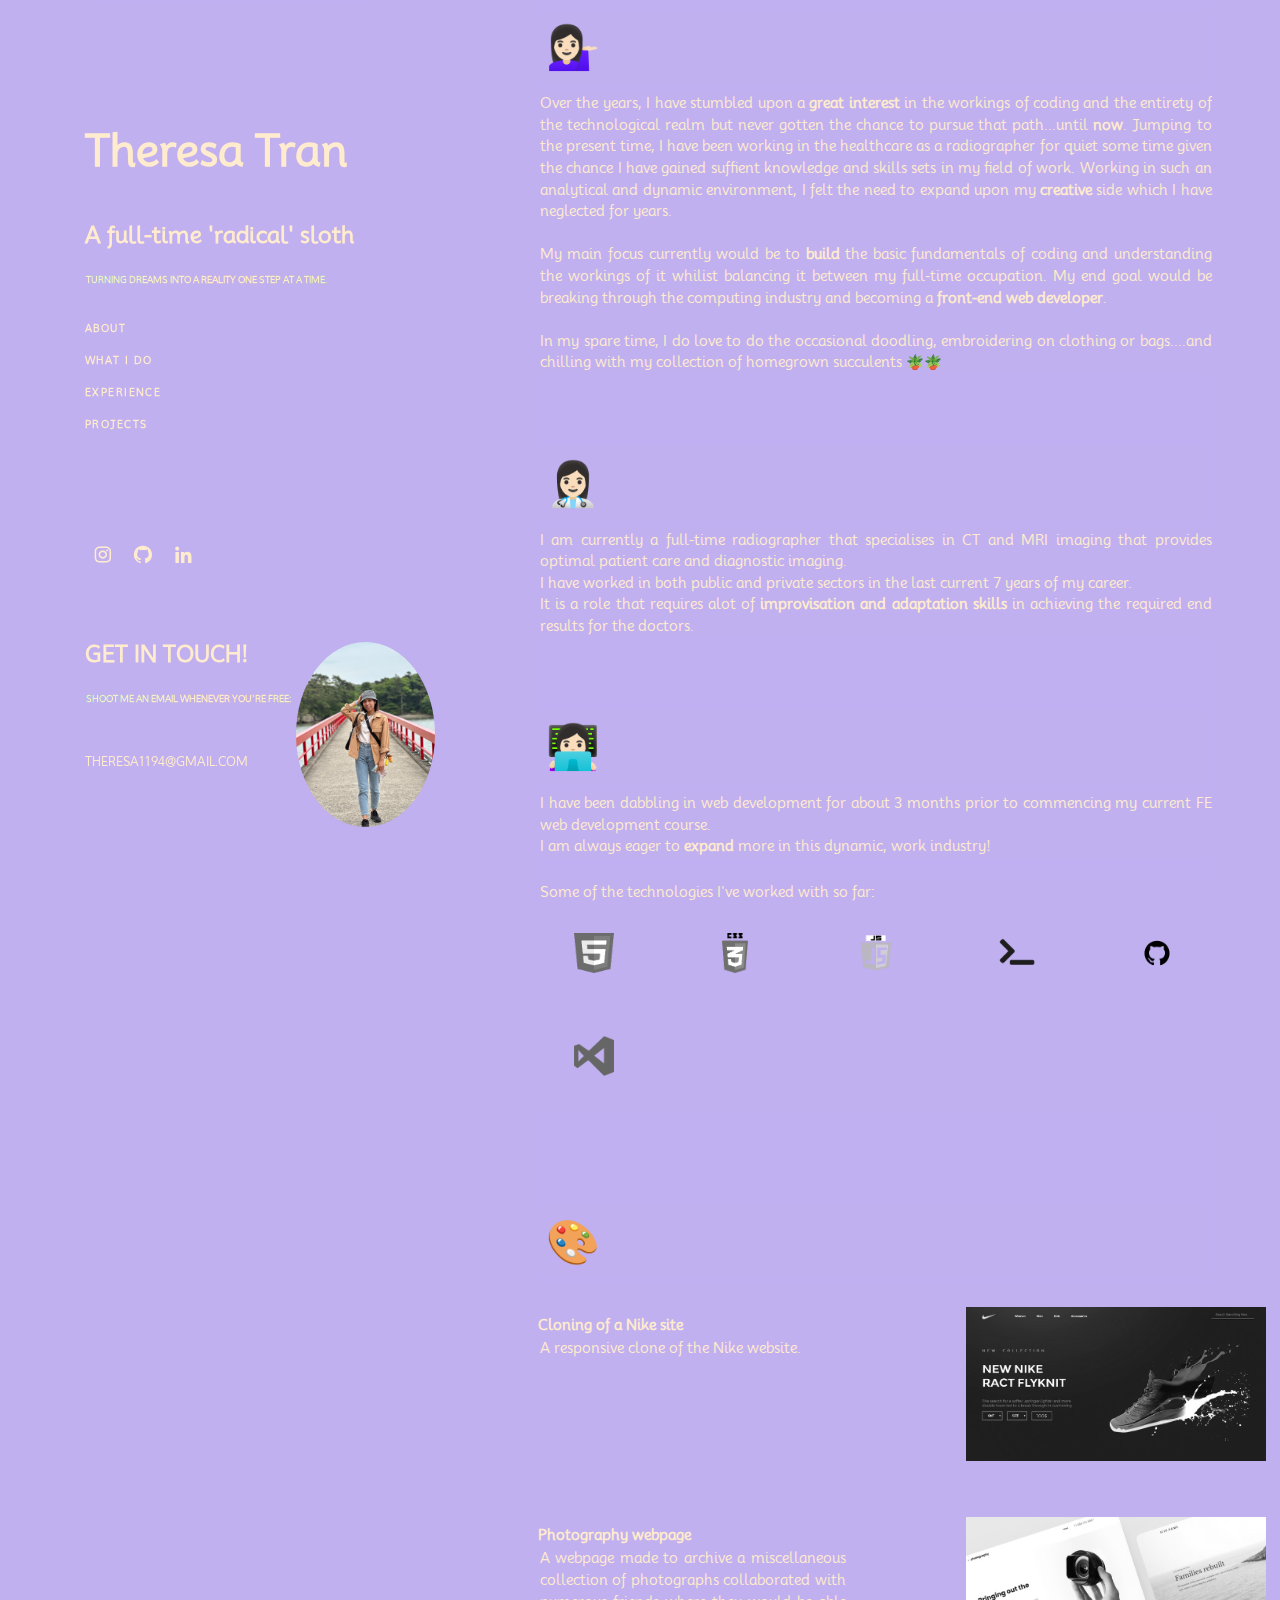
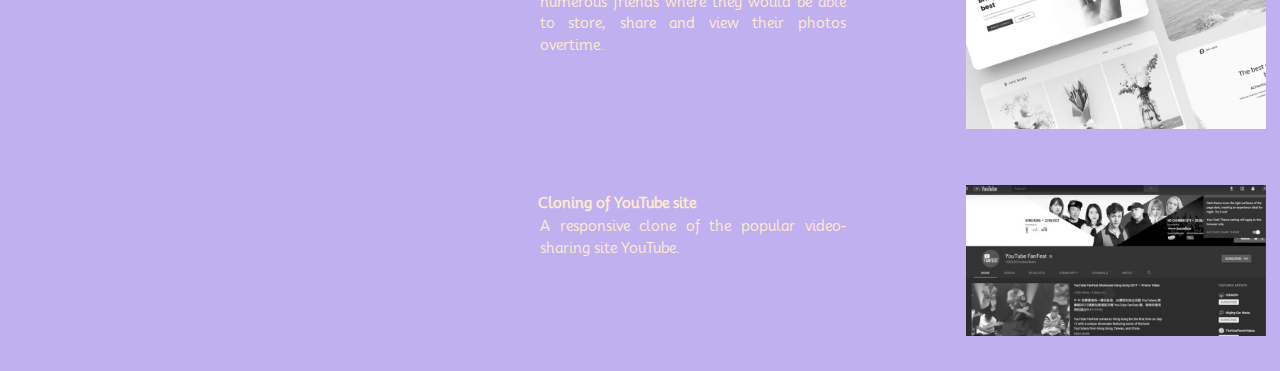
==== commit c18bd4ec: "finishing touches" ====
--- a/index.html
+++ b/index.html
@@ -2,8 +2,8 @@
 <html lang="en">
 <head>
   <meta charset="UTF-8">
-  <meta name="viewport" content="width=device-width, height=device-height,initial-scale=1.0">
-  <title>Theresa Tran</title>
+  <meta name="viewport" content="width=device-width, initial-scale=1.0">
+  <title>🪴Theresa Tran🪴</title>
 
   <!--adding icons to webpage-->
   
@@ -43,6 +43,13 @@
           <a href="https://www.linkedin.com/in/theresa-tran-832a96157" target="_blank"><i class='bx bxl-linkedin'></i></a>
         </div>
 
+        <div class="contact">
+          <h3>Get in touch!</h3>
+            <p>Shoot me an email whenever you're free:</p> <br>
+            <a href="#" class="email-address">theresa1194@gmail.com</a>
+              <img class="profile" src="images/profile_pic.jpeg" alt="profile-picture">
+        </div>
+
      </div>
      
      
@@ -78,12 +85,12 @@
             Some of the technologies I've worked with so far:
           </p>
           <div class="skills-icon">
-            <img class="img-respond" src="images/html-icon.png" id="html">
-            <img class="img-respond" src="images/css-icon.png" id="css">
-            <img class="img-respond" src="images/js-icon.png" id="js">
-            <img class="img-respond" src="images/cli-icon.png" id="cli">
-            <img class="img-respond" src="images/github-icon.png" id="github">
-            <img class="img-respond" src="images/vsc-icon.png" id="vs-code">
+            <img class="img-respond" src="images/html-icon.png" alt="html" id="html">
+            <img class="img-respond" src="images/css-icon.png" alt="css" id="css">
+            <img class="img-respond" src="images/js-icon.png"  alt="javascript" id="js">
+            <img class="img-respond" src="images/cli-icon.png" alt="command-line-interface" id="cli">
+            <img class="img-respond" src="images/github-icon.png" alt="github" id="github">
+            <img class="img-respond" src="images/vsc-icon.png" alt="vs-code" id="vs-code">
           </div>
           <br><br>
           <br><br>
@@ -99,17 +106,16 @@
               <h4>Photography webpage</h4>
               <p>A webpage made to archive a miscellaneous collection of photographs collaborated with numerous friends where they would be able to store, share and view their photos overtime.</p>
             </div>
-              <img class="img-project" src="images/youtube.jpg" id="youtube">
-              <div class="text-box">
-                <h4>Cloning of YouTube site</h4>
-                <p>A responsive clone of the popular video-sharing site YouTube.</p> 
-              </div>
+            <img class="img-project" src="images/youtube.jpg" id="youtube">
+            <div class="text-box">
+              <h4>Cloning of YouTube site</h4>
+              <p>A responsive clone of the popular video-sharing site YouTube.</p> 
+            </div>
         </div>          
       
     </div>
-
-      
-
   </section>
 </body>
+
+
 </html>--- a/css/style.css
+++ b/css/style.css
@@ -20,31 +20,14 @@
 
 body {
     color:blanchedalmond;
-}
-
-/* styles for desktop devices */
-@media only screen and (min-width: 992px) {
-    body {
-      width: 80%;
-      margin: auto;
-    }
-  }
-  
-  /* styles for tablet devices */
-  @media only screen and (min-width: 768px) and (max-width: 991px) {
-    body {
-      width: 90%;
-      margin: auto;
-    }
-  }
-  
-  /* styles for mobile devices */
-  @media only screen and (max-width: 767px) {
-    body {
-      width: 100%;
-      margin: 0;
-    }
-  }
+    width: 100%;
+    height: 100%;
+    margin: 0px auto;
+    position: relative;
+    -webkit-font-smoothing: antialiased;
+
+}
+
 /*sticky sidebar and main content */
 
 
@@ -52,15 +35,16 @@
 .sticky-sidebar 
 {
     padding-left: 2vh;
-   
+    width: 100%;
+    box-sizing: border-box;
 }
 
 .sticky-sidebar h1  {
-    font-size: 2.5rem;
+    font-size: 3rem;
     font-weight:bolder;
     padding-bottom: 2.5rem;
     padding-top: 8rem;
-    width: 300px;
+    width: 100%;
 }
 
 .sticky-sidebar h1 a:link, a:visited {
@@ -70,7 +54,7 @@
 
 .sticky-sidebar p {
     margin: 1.5rem 0rem;
-    background: linear-gradient(to right, aquamarine, pink, springgreen);
+    background: linear-gradient(to right, rgb(24, 196, 202), rgb(209, 161, 168), rgb(9, 194, 101));
     background-size: 100% 100%;
     -webkit-background-clip:text;
     animation: rainbow 2s ease-in-out ;
@@ -92,6 +76,7 @@
   100%{background-position:left}
 }
 
+
 h2 {
     font-size: 3rem;
     font-weight: bold;
@@ -120,7 +105,7 @@
 
 .sticky-sidebar,
 .main-content {
-    padding: 2rem;
+    padding: 0.2rem;
     background-color: rgba(192, 176, 240, 0.832);
     line-height: 1.5;
     justify-content:right;
@@ -136,7 +121,6 @@
 .sticky-sidebar {
     width: 25%;
     height: 2vh;
-   
     position: sticky;
     top: 0;
     
@@ -145,12 +129,11 @@
 
 /*navigation sidebar */
 
-.sticky-sidebar .nav-hidden {
-    display: block;
-    padding-top: 2rem; 
-}
-
-.nav-hidden, ul, li {
+.nav-hidden {
+    flex: 1;
+}
+
+.nav-hidden ul li {
     list-style-type: none;
     margin: 0;
     padding: 0.2rem 0;
@@ -176,6 +159,30 @@
     color:#6df5ff;
  }
 
+.contact {
+    position:relative;
+    top:4rem;
+    text-transform: uppercase;
+}
+
+
+.contact a {
+    text-transform: uppercase;
+    font-size: smaller;
+    color: blanchedalmond;
+}
+
+
+.contact  img {
+    width: 50%;
+    height: 40%;
+    float: right;
+    position:relative;
+    bottom: 9rem;
+    left: 5rem;
+    border-radius: 60%; 
+}
+ /*nav bar*/
  
 .sticky-sidebar .nav-list a:link, a:visited {
     text-transform: uppercase;
@@ -297,7 +304,8 @@
 /*experience list icons*/
 
 .skills-icon .img-respond {
-    display: inline-flex;
+    display:inline-flex;
+    max-width: 60%;
     margin: 2rem 2.5rem;
     height: 40px;
     width:40px;
@@ -314,10 +322,14 @@
 
 /* Project list*/
 
+.project-icons {
+    align-content: ;
+}
 
 .project-icons .img-project {
-    display: inline;
+    display: inline-flex;
     position:relative;
+    left: 90px;
     max-width: 300px;
     padding-top: 1.5rem;
     padding-bottom: 2rem;
@@ -338,6 +350,104 @@
   
 }
 
-.text-box h4 {
-
-}+
+/* styles for desktop devices */
+@media only screen and (min-width: 992px) {
+    body  {
+      width: 90%;
+      margin: auto;
+    }
+  }
+  
+  /* styles for tablet devices */
+  @media only screen and (min-width: 600px) and (max-width: 991px) {
+    body {
+      width: 70%;
+      margin: auto;
+    }
+
+    .sticky-sidebar {
+       padding-left: 0.5rem;
+       padding-right: 0.5rem;
+       font-size: small;
+    }
+
+    .main-content {
+        font-size: small;
+    }
+
+    h2 {
+        font-size: 2rem;
+    }
+
+    .skills-icon .img-respond {
+       margin: 1rem 1.5rem;
+    }
+
+    
+    .text-box {
+        text-align:center;
+        float:right;
+        position:relative;
+        left:-2rem;
+        padding: 0;
+        padding-bottom: 1rem;
+    }
+  }
+  
+
+
+  /* styles for mobile devices */
+  @media only screen and (max-width: 400px) {
+    body {
+      width: 80%;
+      margin: 0;
+    }
+
+    .sticky-sidebar h1 {
+        padding: 0;
+    }
+
+    .sticky-sidebar {
+        padding-left: 0.2rem;
+        padding-right: 0.2rem;
+        font-size: smaller;
+     }
+ 
+     .main-content {
+         font-size: smaller;
+         float: right;
+     }
+ 
+     h2 {
+         font-size: 1.5rem;
+     }
+ 
+     .social-media a {
+        flex-direction: column-reverse;
+        padding: 0;
+        margin: 0;
+     }
+
+     .skills-icon .img-respond {
+        padding: 0.25rem 0.25rem;
+     }
+ 
+     
+     .project-icons .text-box {
+        
+        text-align:justify;
+        float: right;
+        
+        
+     }
+
+     .project-icons .img-project {
+        position: relative;
+     }
+  }
+
+
+
+
+
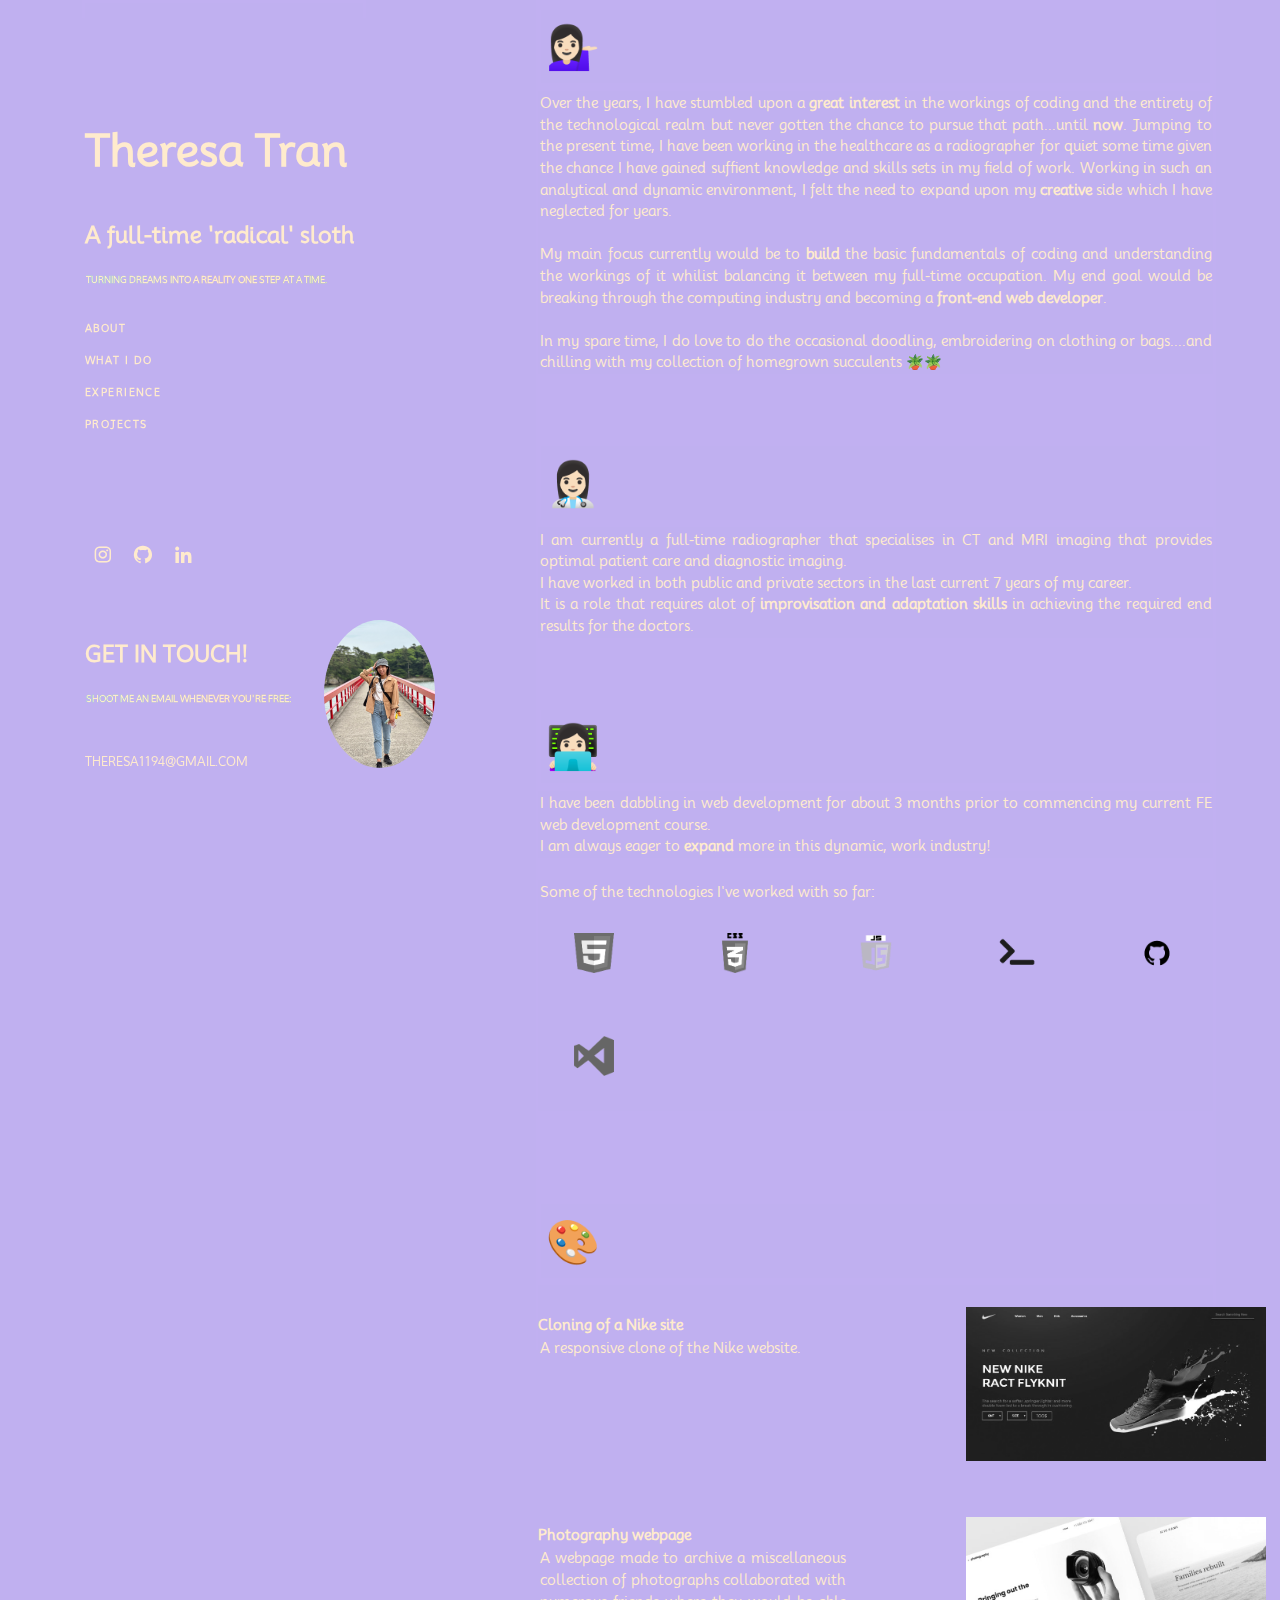
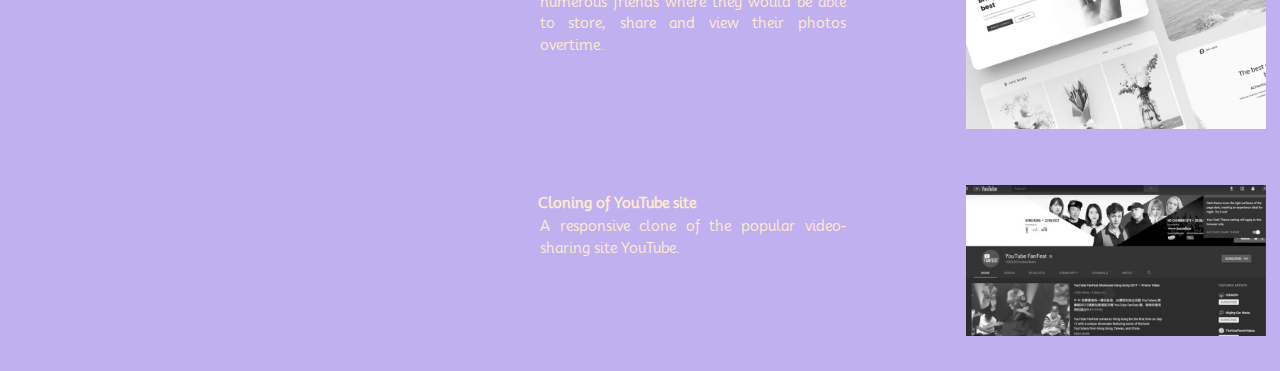
==== commit 9a3c870c: "added another css file" ====
--- a/index.html
+++ b/index.html
@@ -30,7 +30,7 @@
       <nav class="nav-hidden" >
         <ul class="nav-list">
           <li>
-            <a href="#aboutme" class="about">About</a><br>
+            <a href="about.html" class="about">About</a><br>
             <a href="#current-work" class="interest">What I Do</a><br>
             <a href="#experience-list" class="experience">Experience</a><br>
             <a href="#projects" class="projects">Projects</a><br>   
--- a/css/style.css
+++ b/css/style.css
@@ -174,8 +174,8 @@
 
 
 .contact  img {
-    width: 50%;
-    height: 40%;
+    width: 40%;
+    height: 30%;
     float: right;
     position:relative;
     bottom: 9rem;
@@ -322,9 +322,6 @@
 
 /* Project list*/
 
-.project-icons {
-    align-content: ;
-}
 
 .project-icons .img-project {
     display: inline-flex;
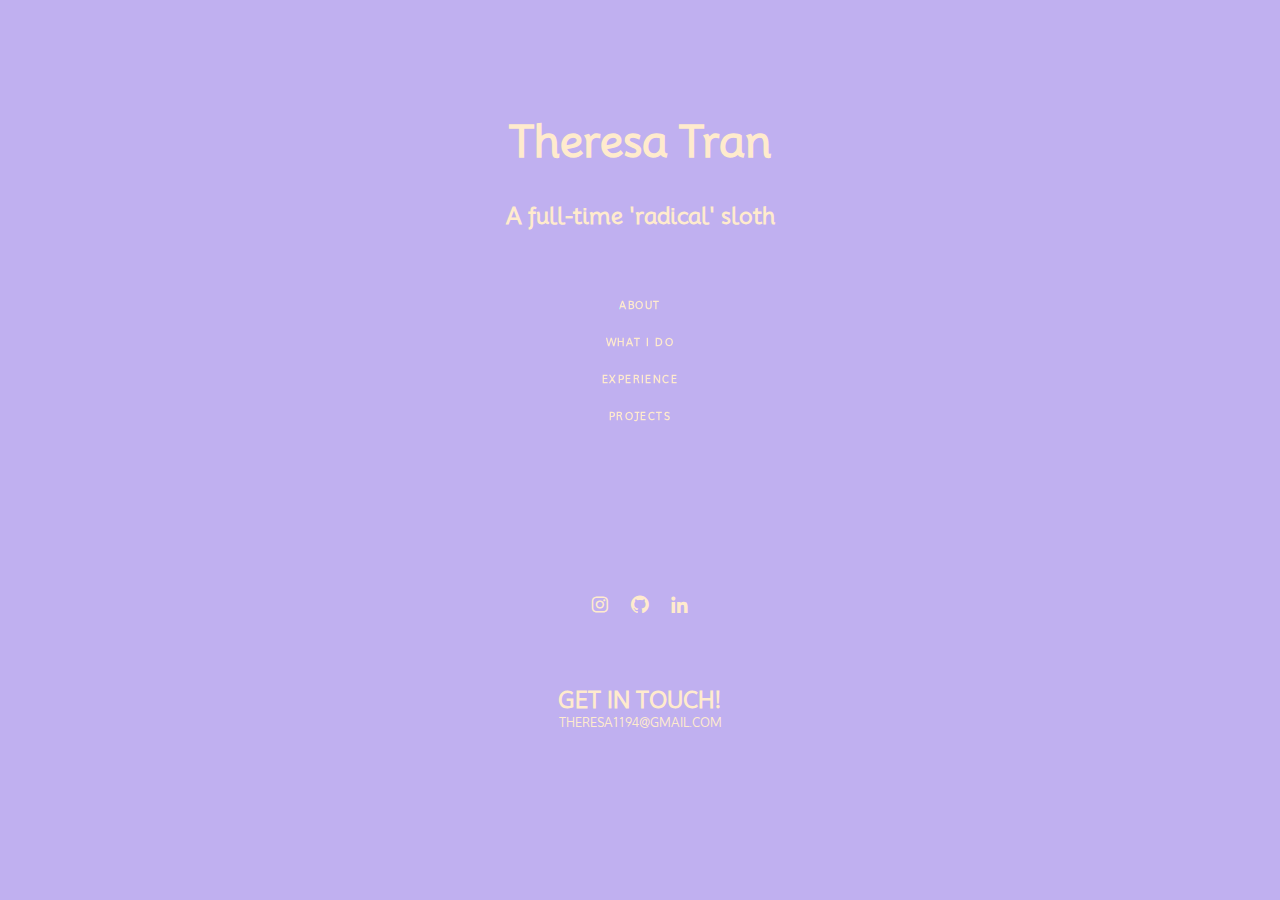
==== commit f9ec4758: "edits again" ====
--- a/index.html
+++ b/index.html
@@ -21,19 +21,18 @@
   <!--main header insert below-->
   <section class="sticky-wrapped">
     <div class="sticky-sidebar">
-      <h1><a href="#" class="title-name">Theresa Tran</a></h1> 
+      <h1><a href="index.html" class="title-name">Theresa Tran</a></h1> 
       <h3>A full-time 'radical' sloth </h3>
-      <p>Turning dreams into a reality one step at a time.</p>
-   
-
+      
+  
    <!--navigation sidebar--> 
       <nav class="nav-hidden" >
         <ul class="nav-list">
           <li>
             <a href="about.html" class="about">About</a><br>
-            <a href="#current-work" class="interest">What I Do</a><br>
-            <a href="#experience-list" class="experience">Experience</a><br>
-            <a href="#projects" class="projects">Projects</a><br>   
+            <a href="what-i-do.html" class="interest">What I Do</a><br>
+            <a href="experience.html" class="experience">Experience</a><br>
+            <a href="projects.html" class="projects">Projects</a><br>   
           </li>
         </ul>
       </nav>
@@ -45,74 +44,12 @@
 
         <div class="contact">
           <h3>Get in touch!</h3>
-            <p>Shoot me an email whenever you're free:</p> <br>
             <a href="#" class="email-address">theresa1194@gmail.com</a>
-              <img class="profile" src="images/profile_pic.jpeg" alt="profile-picture">
+              
         </div>
-
      </div>
-     
-     
-    <div class="main-content">
-        <h2 id="aboutme">💁🏻‍♀️</h2>
-          <p>
-            Over the years, I have stumbled upon a <strong>great interest</strong> in the workings of coding and the entirety of the technological realm but never gotten the chance to pursue that path...until <strong>now</strong>.
-            Jumping to the present time, I have been working in the healthcare as a radiographer for quiet some time given the chance I have gained suffient knowledge and skills sets in my field of work. 
-            Working in such an analytical and dynamic environment, I felt the need to expand upon my <strong>creative</strong> side which I have neglected for years.
-            <br>
-            <br>
-            My main focus currently would be to <strong>build</strong> the basic fundamentals of coding and understanding the workings of it whilist balancing it between my full-time occupation.
-            My end goal would be breaking through the computing industry and becoming a <strong>front-end web developer</strong>.
-            <br>
-            <br>
-            In my spare time, I do love to do the occasional doodling, embroidering on clothing or bags....and chilling with my collection of homegrown succulents 🪴🪴
-          </p>
-        <br><br><br>
-        <h2 id="current-work">👩🏻‍⚕️</h2>
-          <p>
-            I am currently a full-time radiographer that specialises in CT and MRI imaging that provides optimal patient care and diagnostic imaging.<br>
-            I have worked in both public and private sectors in the last current 7 years of my career.<br>
-            It is a role that requires alot of <strong>improvisation and adaptation skills</strong> in achieving the required end results for the doctors.<br>
-          </p>
-          <br><br><br>
-        <h2 id="experience-list">👩🏻‍💻</h2>
-          <p>
-            I have been dabbling in web development for about 3 months prior to commencing my current FE web development course.<br>
-            I am always eager to <strong>expand</strong> more in this dynamic, work industry!<br>
-          </p>
-          <br>
-          <p>
-            Some of the technologies I've worked with so far:
-          </p>
-          <div class="skills-icon">
-            <img class="img-respond" src="images/html-icon.png" alt="html" id="html">
-            <img class="img-respond" src="images/css-icon.png" alt="css" id="css">
-            <img class="img-respond" src="images/js-icon.png"  alt="javascript" id="js">
-            <img class="img-respond" src="images/cli-icon.png" alt="command-line-interface" id="cli">
-            <img class="img-respond" src="images/github-icon.png" alt="github" id="github">
-            <img class="img-respond" src="images/vsc-icon.png" alt="vs-code" id="vs-code">
-          </div>
-          <br><br>
-          <br><br>
-        <h2 id="projects">🎨</h2>
-        <div class="project-icons">
-            <img class="img-project" src="images/nike.jpg" id="nike">
-            <div class="text-box">
-              <h4>Cloning of a Nike site</h4>
-              <p>A responsive clone of the Nike website.</p>
-            </div>  
-            <img class="img-project" src="images/photography.jpg" id="photography">
-            <div class="text-box">
-              <h4>Photography webpage</h4>
-              <p>A webpage made to archive a miscellaneous collection of photographs collaborated with numerous friends where they would be able to store, share and view their photos overtime.</p>
-            </div>
-            <img class="img-project" src="images/youtube.jpg" id="youtube">
-            <div class="text-box">
-              <h4>Cloning of YouTube site</h4>
-              <p>A responsive clone of the popular video-sharing site YouTube.</p> 
-            </div>
-        </div>          
-      
+     </div>
+  
     </div>
   </section>
 </body>
--- a/css/style.css
+++ b/css/style.css
@@ -25,19 +25,13 @@
     margin: 0px auto;
     position: relative;
     -webkit-font-smoothing: antialiased;
+    text-align: center;
 
 }
 
 /*sticky sidebar and main content */
 
 
-.sticky-wrapped,
-.sticky-sidebar 
-{
-    padding-left: 2vh;
-    width: 100%;
-    box-sizing: border-box;
-}
 
 .sticky-sidebar h1  {
     font-size: 3rem;
@@ -52,29 +46,6 @@
     color: blanchedalmond;
 } 
 
-.sticky-sidebar p {
-    margin: 1.5rem 0rem;
-    background: linear-gradient(to right, rgb(24, 196, 202), rgb(209, 161, 168), rgb(9, 194, 101));
-    background-size: 100% 100%;
-    -webkit-background-clip:text;
-    animation: rainbow 2s ease-in-out ;
-    color:blanchedalmond;
-    max-width: 50rem;
-    display: block;
-    text-align:left;
-    transition: color .2s ease-in-out;
-    text-transform:uppercase;
-    font-weight: 800;
-}
-
-.sticky-sidebar p:hover {
-    color:rgba(0,0,0,0);
-}
-@keyframes rainbow { 
-  0%{background-position:left}
-  50%{background-position:right}
-  100%{background-position:left}
-}
 
 
 h2 {
@@ -87,6 +58,7 @@
 h3 {
     font-size: 1.5rem;
     color:blanchedalmond;
+    text-align: center;
 }
 
 h2, p {
@@ -97,33 +69,123 @@
     font-size: 0.6rem;
 }
 
-
-.sticky-wrapped {
-    display: flex;
-    justify-content: space-between;
-}
-
-.sticky-sidebar,
-.main-content {
-    padding: 0.2rem;
-    background-color: rgba(192, 176, 240, 0.832);
-    line-height: 1.5;
-    justify-content:right;
-}
-
-.main-content {
-    width: 60%;
-    height: 150vh;
-    text-align: justify;
-}
-
-
-.sticky-sidebar {
-    width: 25%;
-    height: 2vh;
-    position: sticky;
-    top: 0;
-    
+/*nav bar*/
+ 
+.sticky-sidebar .nav-list a:link, a:visited {
+    text-transform: uppercase;
+    font-size: 0.7rem;
+    letter-spacing: 0.1rem;
+    text-decoration: none;
+    font-weight: bold;
+
+}
+
+.sticky-sidebar .nav-hidden .nav-list a {
+    background-image: linear-gradient(
+        to right,
+        #6df5ff,
+        rgb(158, 242, 248) 50%,
+        blanchedalmond 50%
+      );
+    background-size: 200% 100%;
+    background-position: -100%;
+    display: inline-block;
+    padding: 8px 0;
+    position: relative;
+    -webkit-background-clip: text;
+    -webkit-text-fill-color: transparent;
+    transition: all 0.3s ease-in-out; 
+}
+
+
+.sticky-sidebar .nav-list .about:before {
+    content:'';
+    text-align:center; 
+    background: #6df5ff;
+    display: block;
+    position: absolute;
+    bottom: -1px;
+    left: 0;
+    width: 0;
+    height: 1.5px;
+    transition: all 0.3s ease-in-out;  
+}
+
+.sticky-sidebar .nav-list .about:hover {
+    color:aquamarine;
+    background-position: 0;
+}
+
+.sticky-sidebar .nav-list .about:hover::before {
+    width: 100%;
+}
+
+
+.sticky-sidebar .nav-list .interest:before {
+    content:'';
+    text-align:center; 
+    background: #6df5ff;
+    display: block;
+    position: absolute;
+    bottom: -1px;
+    left: 0;
+    width: 0;
+    height: 1.5px;
+    transition: all 0.3s ease-in-out;  
+}
+
+.sticky-sidebar .nav-list .interest:hover {
+    color:aquamarine;
+    background-position: 0;
+}
+
+.sticky-sidebar .nav-list .interest:hover::before {
+    width: 100%;
+}
+
+.sticky-sidebar .nav-list .experience:before {
+    content:'';
+    text-align:center; 
+    background: #6df5ff;
+    display: block;
+    position: absolute;
+    bottom: -1px;
+    left: 0;
+    width: 0;
+    height: 1.5px;
+    transition: all 0.3s ease-in-out;  
+}
+
+.sticky-sidebar .nav-list .experience:hover {
+    color:aquamarine;
+    background-position: 0;
+}
+
+.sticky-sidebar .nav-list .experience:hover::before {
+    width: 100%;
+}
+
+
+.sticky-sidebar .nav-list .projects:before {
+    content:'';
+    text-align:center; 
+    background: #6df5ff;
+    display: block;
+    position: absolute;
+    bottom: -1px;
+    left: 0;
+    width: 0;
+    height: 1.5px;
+    transition: all 0.3s ease-in-out;  
+}
+
+.sticky-sidebar .nav-list .projects:hover {
+    color:aquamarine;
+    background-position: 0;
+}
+
+.sticky-sidebar .nav-list .projects:hover::before {
+    width: 100%;
 }
 
 
@@ -136,7 +198,7 @@
 .nav-hidden ul li {
     list-style-type: none;
     margin: 0;
-    padding: 0.2rem 0;
+    padding: 4rem 0;
     line-height: 2.1;
 }
 
@@ -182,170 +244,8 @@
     left: 5rem;
     border-radius: 60%; 
 }
- /*nav bar*/
- 
-.sticky-sidebar .nav-list a:link, a:visited {
-    text-transform: uppercase;
-    font-size: 0.7rem;
-    letter-spacing: 0.1rem;
-    text-decoration: none;
-    font-weight: bold;
-
-}
-
-.sticky-sidebar .nav-hidden .nav-list a {
-    background-image: linear-gradient(
-        to right,
-        #6df5ff,
-        rgb(158, 242, 248) 50%,
-        blanchedalmond 50%
-      );
-    background-size: 200% 100%;
-    background-position: -100%;
-    display: inline-block;
-    padding: 5px 0;
-    position: relative;
-    -webkit-background-clip: text;
-    -webkit-text-fill-color: transparent;
-    transition: all 0.3s ease-in-out; 
-}
-
-
-.sticky-sidebar .nav-list .about:before {
-    content:'';
-    text-align:center; 
-    background: #6df5ff;
-    display: block;
-    position: absolute;
-    bottom: -1px;
-    left: 0;
-    width: 0;
-    height: 1.5px;
-    transition: all 0.3s ease-in-out;  
-}
-
-.sticky-sidebar .nav-list .about:hover {
-    color:aquamarine;
-    background-position: 0;
-}
-
-.sticky-sidebar .nav-list .about:hover::before {
-    width: 100%;
-}
-
-
-.sticky-sidebar .nav-list .interest:before {
-    content:'';
-    text-align:center; 
-    background: #6df5ff;
-    display: block;
-    position: absolute;
-    bottom: -1px;
-    left: 0;
-    width: 0;
-    height: 1.5px;
-    transition: all 0.3s ease-in-out;  
-}
-
-.sticky-sidebar .nav-list .interest:hover {
-    color:aquamarine;
-    background-position: 0;
-}
-
-.sticky-sidebar .nav-list .interest:hover::before {
-    width: 100%;
-}
-
-.sticky-sidebar .nav-list .experience:before {
-    content:'';
-    text-align:center; 
-    background: #6df5ff;
-    display: block;
-    position: absolute;
-    bottom: -1px;
-    left: 0;
-    width: 0;
-    height: 1.5px;
-    transition: all 0.3s ease-in-out;  
-}
-
-.sticky-sidebar .nav-list .experience:hover {
-    color:aquamarine;
-    background-position: 0;
-}
-
-.sticky-sidebar .nav-list .experience:hover::before {
-    width: 100%;
-}
-
-
-.sticky-sidebar .nav-list .projects:before {
-    content:'';
-    text-align:center; 
-    background: #6df5ff;
-    display: block;
-    position: absolute;
-    bottom: -1px;
-    left: 0;
-    width: 0;
-    height: 1.5px;
-    transition: all 0.3s ease-in-out;  
-}
-
-.sticky-sidebar .nav-list .projects:hover {
-    color:aquamarine;
-    background-position: 0;
-}
-
-.sticky-sidebar .nav-list .projects:hover::before {
-    width: 100%;
-}
-
-/*experience list icons*/
-
-.skills-icon .img-respond {
-    display:inline-flex;
-    max-width: 60%;
-    margin: 2rem 2.5rem;
-    height: 40px;
-    width:40px;
-    filter: grayscale(100%);
-    background: transparent;
-    transition: filter 0.3s;
-}
-
-
-.skills-icon .img-respond:hover {
-    filter: grayscale(0%);
-}
-
-
-/* Project list*/
-
-
-.project-icons .img-project {
-    display: inline-flex;
-    position:relative;
-    left: 90px;
-    max-width: 300px;
-    padding-top: 1.5rem;
-    padding-bottom: 2rem;
-    filter: grayscale(100%);
-    background: transparent;
-    transition: filter 0.3s;
-}
-
-.project-icons .img-project:hover {
-    filter: grayscale(0%);
-}
-
-.text-box {
-    float:left;
-    width: 50%;
-    padding-top: 2rem;
-    padding-right: 2rem;
-  
-}
+ 
+
 
 
 /* styles for desktop devices */
@@ -381,15 +281,6 @@
        margin: 1rem 1.5rem;
     }
 
-    
-    .text-box {
-        text-align:center;
-        float:right;
-        position:relative;
-        left:-2rem;
-        padding: 0;
-        padding-bottom: 1rem;
-    }
   }
   
 
